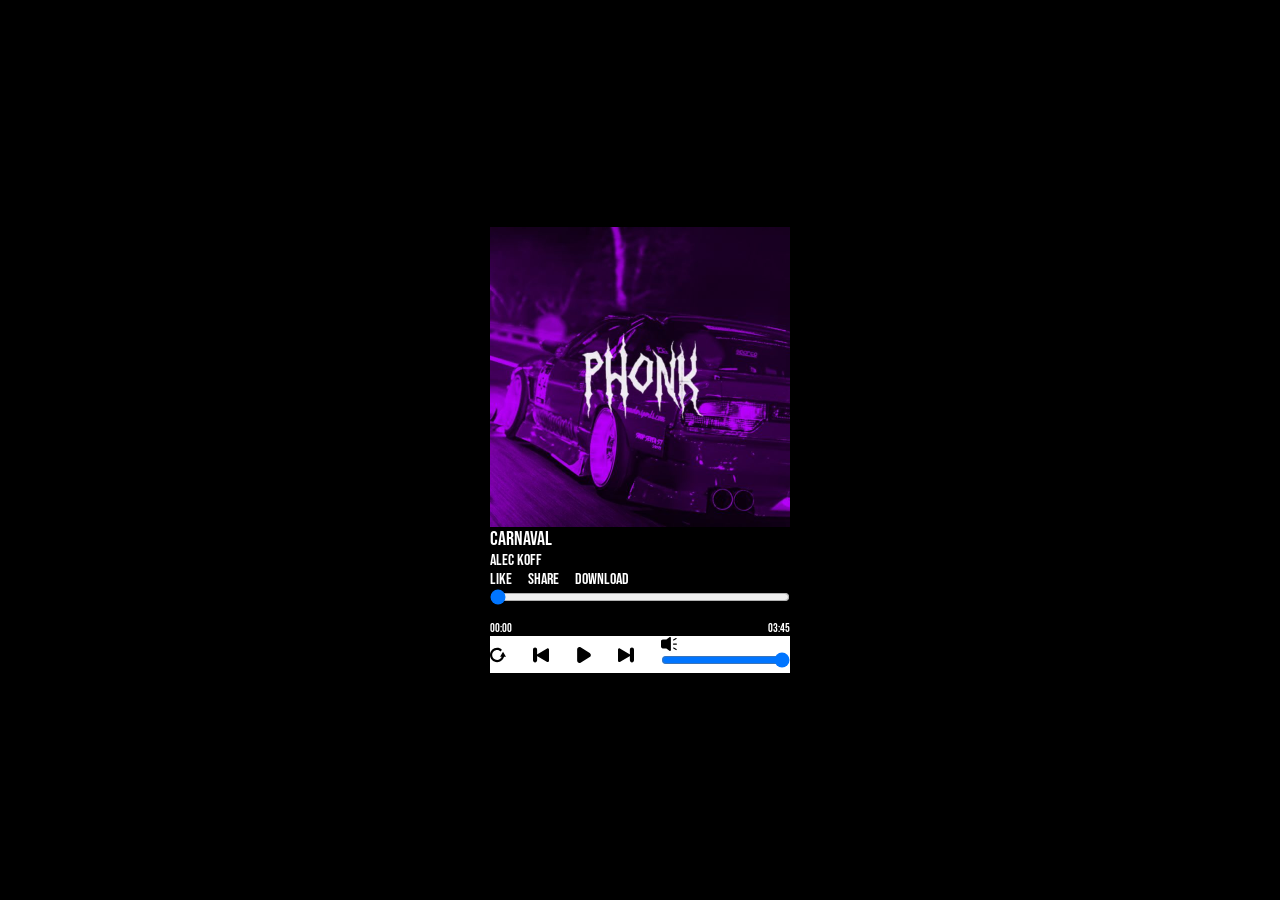
==== index.html @ 84f550c7 "feat: creat player and track switching logic" ====
<!DOCTYPE html>
<html lang="en">
<head>
    <meta charset="UTF-8">
    <meta name="viewport" content="width=device-width, initial-scale=1.0">
    <link rel="stylesheet" href="style.css">
    <link rel="icon" type="image/x-icon" href="./icons8-music-32.png">
    <title>Music Player</title>
</head>
<body>

    <div class="wrapper">
        <audio id="audio" src="./assets/music/alec_koff-carnaval.mp3"></audio>

        <div class="player">

            <div class="songs-img-container">
                <img src="./assets/songsImg/phonk.jpg" class="song-img" alt="Song Image">
            </div>

            <div class="song-info">
                <h1>Song Name</h1>
                <p>Artist Name</p>
            </div>

            <div class="action-bar">
                <div class="action-bar-item">
                    like
                </div>
                <div class="action-bar-item">
                    share
                </div>
                <div class="action-bar-item">
                    download
                </div>
            </div>

            <div class="song-progress">
                <input type="range" class="song-progress-bar" min="0" max="100" value="0" step="0.1">

                <div class="time-container">
                    <div class="song-progress-time">00:00</div>
                    <div class="song-progress-time-end">03:45</div>
                </div>
            </div>

            <div class="song-controls">

                <div class="song-control-repeat">
                    <img src="./assets/replay.svg" class="controls-icon" data-control="repeat" alt="Repeat">
                </div>

                <div class="song-control-prev">
                    <img src="./assets/previous-track.svg" class="controls-icon" data-control="prev" alt="Previous">
                </div>

                <div class="song-control-play-pause">
                    <img src="./assets/play.svg" class="controls-icon play" data-control="play" alt="Play">
                    <img src="./assets/pause.svg" class="controls-icon pause" data-control="pause" alt="Pause">
                </div>

                <div class="song-control-next">
                    <img src="./assets/next-track.svg" class="controls-icon" data-control="next" alt="Next">
                </div>

                <div class="song-control-volume">
                    <img src="./assets/speaker.svg" class="controls-icon" data-control="volume" alt="Volume">
                    <input type="range" class="volume-slider" min="0" max="1" step="0.01" value="1">
                </div>

            </div>
        </div>
    </div>

    <script src="./script.js"></script>
</body>
</html>
---- style.css ----
@import url("https://fonts.googleapis.com/css2?family=Bebas+Neue&family=Orbitron:wght@400&display=swap");
* {
  margin: 0;
  padding: 0;
  box-sizing: border-box;
}

body {
  background-color: #000;
  color: #fff;
  font-family: "Bebas Neue", sans-serif;
}

.wrapper {
  width: 100vw;
  height: 100vh;
  display: flex;
  justify-content: center;
  align-items: center;
  padding: 1rem;
}
.wrapper .player {
  width: 300px;
}
.wrapper .player .songs-img-container {
  width: 100%;
  height: 100%;
  display: flex;
  justify-content: center;
  align-items: center;
}
.wrapper .player .songs-img-container .song-img {
  width: 100%;
  height: 100%;
}
.wrapper .player .song-info {
  width: 100%;
  height: 100%;
  display: row;
  justify-content: center;
  align-items: center;
}
.wrapper .player .song-info h1 {
  font-size: 20px;
  font-weight: 400;
}
.wrapper .player .song-info p {
  font-size: 16px;
  font-weight: 400;
}
.wrapper .player .action-bar {
  width: 100%;
  height: 100%;
  display: flex;
  gap: 1rem;
}
.wrapper .player .song-progress {
  width: 100%;
  height: 100%;
  display: flex;
  flex-direction: column;
  gap: 1rem;
}
.wrapper .player .song-progress .song-progress-bar {
  width: 100%;
  height: 100%;
}
.wrapper .player .song-progress .time-container {
  width: 100%;
  height: 100%;
  display: flex;
  justify-content: space-between;
  align-items: center;
}
.wrapper .player .song-progress .time-container .song-progress-time {
  font-size: 12px;
  font-weight: 400;
}
.wrapper .player .song-progress .time-container .song-progress-time-end {
  font-size: 12px;
  font-weight: 400;
}
.wrapper .player .song-controls {
  width: 100%;
  height: 100%;
  display: flex;
  justify-content: space-between;
  align-items: center;
  gap: 1rem;
  background-color: #ffffff;
}
.wrapper .player .song-controls .controls-icon {
  width: 1rem;
  height: 1rem;
  display: flex;
  justify-content: center;
  align-items: center;
}
.wrapper .player .song-controls .pause {
  display: none;
}/*# sourceMappingURL=style.css.map */
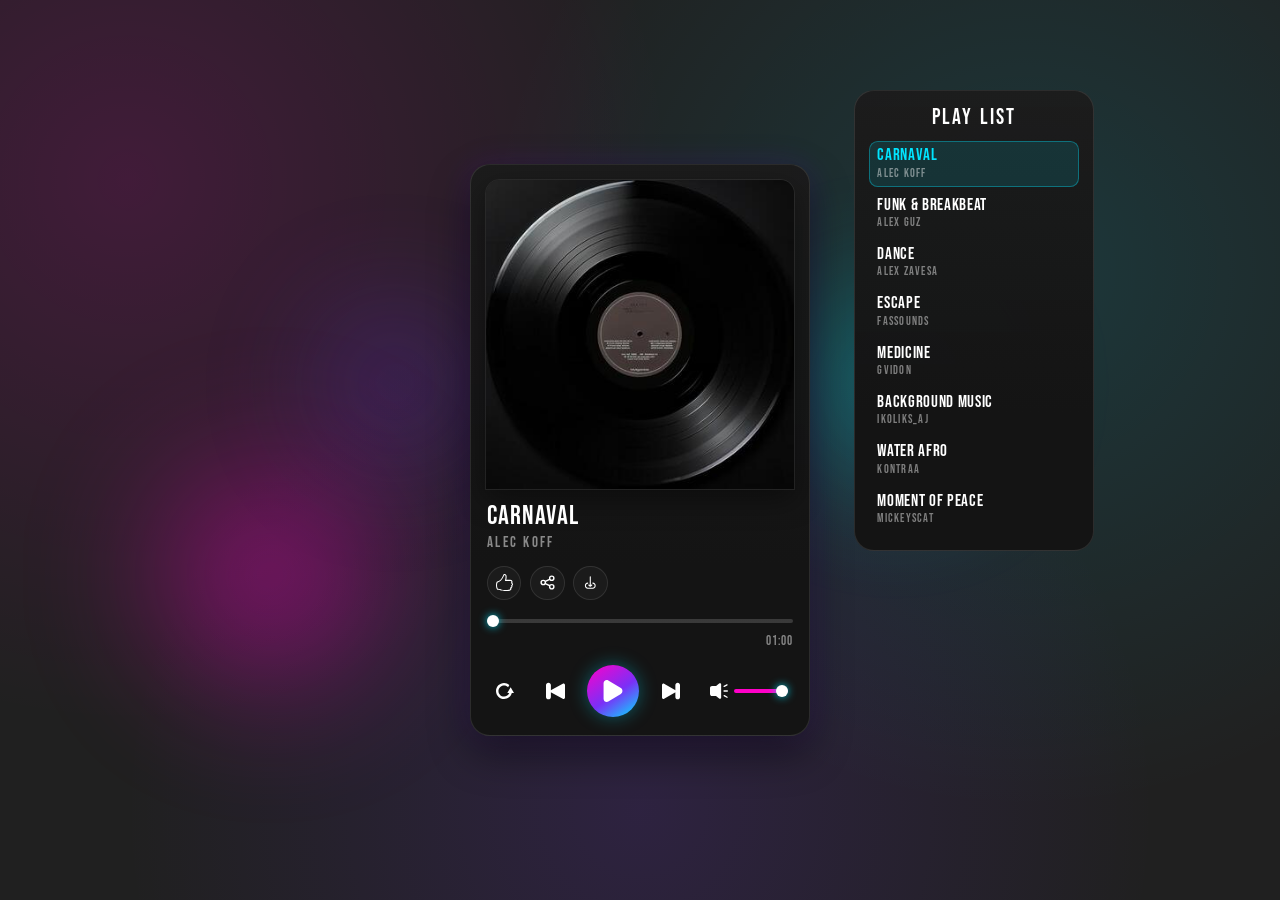
==== commit c1c8c33c: "complete music player: playlist, synced progress bar, 3D parallax effect" ====
--- a/index.html
+++ b/index.html
@@ -8,30 +8,40 @@
     <title>Music Player</title>
 </head>
 <body>
+    <div class="wrapper">
+        <div class="parallax-container">
+            <div class="parallax-glow glow-1"></div>
+            <div class="parallax-glow glow-2"></div>
+            <div class="parallax-glow glow-3"></div>
+        </div>
 
-    <div class="wrapper">
         <audio id="audio" src="./assets/music/alec_koff-carnaval.mp3"></audio>
+
+        <div class="play-list-container">
+            <h2>Play List</h2>
+            <ul class="play-list"></ul>
+        </div>
 
         <div class="player">
 
             <div class="songs-img-container">
-                <img src="./assets/songsImg/phonk.jpg" class="song-img" alt="Song Image">
+                <img src="./assets/songsImg/ai-generated-vintage.jpg" class="song-img" alt="Song Image">
             </div>
 
             <div class="song-info">
-                <h1>Song Name</h1>
-                <p>Artist Name</p>
+                <h1></h1>
+                <p></p>
             </div>
 
             <div class="action-bar">
-                <div class="action-bar-item">
-                    like
+                <div class="action-bar-item" data-control="like">
+                    <img src="./assets/like.svg" class="action-bar-icon" alt="Like">
                 </div>
-                <div class="action-bar-item">
-                    share
+                <div class="action-bar-item" data-control="share">
+                    <img src="./assets/share.svg" class="action-bar-icon" alt="Share">
                 </div>
-                <div class="action-bar-item">
-                    download
+                <div class="action-bar-item" data-control="download">
+                    <img src="./assets/download.svg" class="action-bar-icon" alt="Download">
                 </div>
             </div>
 
@@ -39,32 +49,32 @@
                 <input type="range" class="song-progress-bar" min="0" max="100" value="0" step="0.1">
 
                 <div class="time-container">
-                    <div class="song-progress-time">00:00</div>
-                    <div class="song-progress-time-end">03:45</div>
+                    <div class="song-progress-time"></div>
+                    <div class="song-progress-time-end"></div>
                 </div>
             </div>
 
             <div class="song-controls">
 
-                <div class="song-control-repeat">
-                    <img src="./assets/replay.svg" class="controls-icon" data-control="repeat" alt="Repeat">
+                <div class="song-control-repeat" data-control="repeat">
+                    <img src="./assets/replay.svg" class="controls-icon" alt="Repeat">
                 </div>
 
-                <div class="song-control-prev">
-                    <img src="./assets/previous-track.svg" class="controls-icon" data-control="prev" alt="Previous">
+                <div class="song-control-prev" data-control="prev">
+                    <img src="./assets/previous-track.svg" class="controls-icon" alt="Previous">
                 </div>
 
-                <div class="song-control-play-pause">
-                    <img src="./assets/play.svg" class="controls-icon play" data-control="play" alt="Play">
-                    <img src="./assets/pause.svg" class="controls-icon pause" data-control="pause" alt="Pause">
+                <div class="song-control-play-pause" data-control="play">
+                    <img src="./assets/play.svg" class="controls-icon play" alt="Play">
+                    <img src="./assets/pause.svg" class="controls-icon pause" alt="Pause">
                 </div>
 
-                <div class="song-control-next">
-                    <img src="./assets/next-track.svg" class="controls-icon" data-control="next" alt="Next">
+                <div class="song-control-next" data-control="next">
+                    <img src="./assets/next-track.svg" class="controls-icon" alt="Next">
                 </div>
 
-                <div class="song-control-volume">
-                    <img src="./assets/speaker.svg" class="controls-icon" data-control="volume" alt="Volume">
+                <div class="song-control-volume" data-control="volume">
+                    <img src="./assets/speaker.svg" class="controls-icon" alt="Volume">
                     <input type="range" class="volume-slider" min="0" max="1" step="0.01" value="1">
                 </div>
 
--- a/style.css
+++ b/style.css
@@ -1,4 +1,4 @@
-@import url("https://fonts.googleapis.com/css2?family=Bebas+Neue&family=Orbitron:wght@400&display=swap");
+@import url("https://fonts.googleapis.com/css2?family=Bebas+Neue&display=swap");
 * {
   margin: 0;
   padding: 0;
@@ -6,9 +6,11 @@
 }
 
 body {
-  background-color: #000;
+  font-family: "Bebas Neue", sans-serif;
+  background: radial-gradient(circle at 10% 20%, rgba(255, 0, 200, 0.15), transparent 40%), radial-gradient(circle at 80% 30%, rgba(0, 229, 255, 0.12), transparent 45%), radial-gradient(circle at 50% 90%, rgba(123, 47, 247, 0.15), transparent 50%), #202020;
+  background-attachment: fixed;
   color: #fff;
-  font-family: "Bebas Neue", sans-serif;
+  min-height: 100vh;
 }
 
 .wrapper {
@@ -19,83 +21,411 @@
   align-items: center;
   padding: 1rem;
 }
+.wrapper .parallax-container {
+  position: relative;
+  display: flex;
+  justify-content: center;
+  align-items: center;
+  transform: rotateX(var(--rotate-x)) rotateY(var(--rotate-y));
+  transform-style: preserve-3d;
+  transition: transform 1.5s cubic-bezier(0.05, 0.5, 0, 1);
+  will-change: transform;
+}
+.wrapper .parallax-container .parallax-glow {
+  position: absolute;
+  border-radius: 50%;
+  filter: blur(60px);
+  pointer-events: none;
+  z-index: -1;
+}
+.wrapper .parallax-container .glow-1 {
+  width: 300px;
+  height: 300px;
+  background: radial-gradient(circle, #ff00c8, transparent 80%);
+  top: -25px;
+  left: -350px;
+  transform: translateZ(-100px);
+  opacity: 0.5;
+}
+.wrapper .parallax-container .glow-2 {
+  width: 250px;
+  height: 250px;
+  background: radial-gradient(circle, #00e5ff, transparent 80%);
+  bottom: -60px;
+  left: 300px;
+  transform: translateZ(-50px);
+  opacity: 0.45;
+}
+.wrapper .parallax-container .glow-3 {
+  width: 200px;
+  height: 200px;
+  background: radial-gradient(circle, #7b2ff7, transparent 80%);
+  top: -167px;
+  left: -175px;
+  transform: translateZ(-150px);
+  opacity: 0.4;
+}
+.wrapper .play-list-container {
+  display: flex;
+  flex-direction: column;
+  justify-content: flex-start;
+  align-items: stretch;
+  gap: 0.7rem;
+  width: 240px;
+  position: fixed;
+  top: 10%;
+  right: calc((100vw - 340px) / 2 + 3.5rem - min(340px, 100%));
+  padding: 0.85rem 0.85rem 1.1rem;
+  background: linear-gradient(180deg, rgba(28, 28, 28, 0.96), #141414 70%);
+  border: 0.1rem solid rgba(255, 255, 255, 0.1);
+  border-radius: 1.25rem;
+}
+.wrapper .play-list-container h2 {
+  font-size: 1.35rem;
+  font-weight: 400;
+  letter-spacing: 0.1em;
+  text-align: center;
+}
+.wrapper .play-list-container .play-list {
+  list-style: none;
+  display: flex;
+  flex-direction: column;
+  gap: 0.2rem;
+  max-height: 68vh;
+  overflow-y: auto;
+}
+.wrapper .play-list-container .play-list .play-list-item {
+  display: flex;
+  flex-direction: column;
+  gap: 0.1rem;
+  padding: 0.4rem 0.55rem;
+  border-radius: 0.55rem;
+  cursor: pointer;
+  transition: background 0.2s, box-shadow 0.2s;
+}
+.wrapper .play-list-container .play-list .play-list-item .play-list-title {
+  display: flex;
+  align-items: center;
+  gap: 0.35rem;
+}
+.wrapper .play-list-container .play-list .play-list-item .play-list-name {
+  font-size: 1.05rem;
+  letter-spacing: 0.04em;
+  line-height: 1;
+}
+.wrapper .play-list-container .play-list .play-list-item .play-list-like {
+  width: 0.75rem;
+  height: 0.75rem;
+  flex-shrink: 0;
+  display: none;
+  background: #ff00c8;
+  -webkit-mask: url("./assets/like.svg") center/contain no-repeat;
+  mask: url("./assets/like.svg") center/contain no-repeat;
+}
+.wrapper .play-list-container .play-list .play-list-item .play-list-artist {
+  font-size: 0.78rem;
+  letter-spacing: 0.1em;
+  text-transform: uppercase;
+  color: rgba(255, 255, 255, 0.45);
+}
+.wrapper .play-list-container .play-list .play-list-item:hover {
+  background: rgba(255, 255, 255, 0.06);
+}
+.wrapper .play-list-container .play-list .play-list-item.is-active {
+  background: rgba(0, 229, 255, 0.12);
+  box-shadow: inset 0 0 0 1px rgba(0, 229, 255, 0.35);
+}
+.wrapper .play-list-container .play-list .play-list-item.is-active .play-list-name {
+  color: #00e5ff;
+}
+.wrapper .play-list-container .play-list .play-list-item.is-liked .play-list-like {
+  display: block;
+}
 .wrapper .player {
-  width: 300px;
+  z-index: 1;
+  width: min(340px, 100%);
+  padding: 0.85rem 0.85rem 1.1rem;
+  background: linear-gradient(180deg, rgba(28, 28, 28, 0.96), #141414 70%);
+  border: 0.1rem solid rgba(255, 255, 255, 0.1);
+  border-radius: 1.25rem;
+  box-shadow: 0 18px 40px rgba(0, 0, 0, 0.45), 0 0 32px rgba(123, 47, 247, 0.16);
+  display: flex;
+  flex-direction: column;
+  justify-content: center;
+  align-items: center;
+  gap: 0.85rem;
 }
 .wrapper .player .songs-img-container {
   width: 100%;
+  aspect-ratio: 1;
+  display: flex;
+  justify-content: center;
+  align-items: center;
+  border: 1px solid rgba(255, 255, 255, 0.06);
+  border-radius: 0.9rem 0.9rem 0 0;
+  overflow: hidden;
+  box-shadow: 0 10px 28px rgba(0, 0, 0, 0.4);
+}
+.wrapper .player .songs-img-container .song-img {
+  width: 100%;
   height: 100%;
-  display: flex;
-  justify-content: center;
-  align-items: center;
-}
-.wrapper .player .songs-img-container .song-img {
-  width: 100%;
-  height: 100%;
+  -o-object-fit: cover;
+     object-fit: cover;
 }
 .wrapper .player .song-info {
   width: 100%;
-  height: 100%;
-  display: row;
-  justify-content: center;
-  align-items: center;
+  display: flex;
+  flex-direction: column;
+  justify-content: center;
+  align-items: flex-start;
+  gap: 0.15rem;
+  padding: 0 0.15rem;
 }
 .wrapper .player .song-info h1 {
-  font-size: 20px;
+  font-size: 1.7rem;
   font-weight: 400;
+  letter-spacing: 0.04em;
+  line-height: 1;
+  cursor: pointer;
 }
 .wrapper .player .song-info p {
-  font-size: 16px;
+  font-size: 0.95rem;
   font-weight: 400;
+  letter-spacing: 0.16em;
+  text-transform: uppercase;
+  color: rgba(255, 255, 255, 0.5);
+  cursor: pointer;
 }
 .wrapper .player .action-bar {
   width: 100%;
-  height: 100%;
-  display: flex;
-  gap: 1rem;
+  display: flex;
+  align-items: center;
+  gap: 0.55rem;
+  padding: 0 0.15rem;
+}
+.wrapper .player .action-bar .action-bar-item {
+  width: 2.15rem;
+  height: 2.15rem;
+  display: flex;
+  justify-content: center;
+  align-items: center;
+  border-radius: 50%;
+  border: 1px solid rgba(255, 255, 255, 0.1);
+  background: rgba(255, 255, 255, 0.03);
+  cursor: pointer;
+  transition: background 0.2s, transform 0.2s, box-shadow 0.2s, border-color 0.2s;
+}
+.wrapper .player .action-bar .action-bar-item .action-bar-icon {
+  width: 1.05rem;
+  height: 1.05rem;
+  display: block;
+  filter: brightness(0) invert(1);
+  pointer-events: none;
+}
+.wrapper .player .action-bar .action-bar-item:hover {
+  transform: scale(1.06);
+  background: rgba(255, 255, 255, 0.08);
+}
+.wrapper .player .action-bar .action-bar-item[data-control=like]:hover {
+  border-color: rgba(255, 0, 200, 0.55);
+  box-shadow: 0 0 12px rgba(255, 0, 200, 0.35);
+}
+.wrapper .player .action-bar .action-bar-item.is-liked {
+  border-color: rgba(255, 0, 200, 0.75);
+  background: rgba(255, 0, 200, 0.18);
+  box-shadow: 0 0 14px rgba(255, 0, 200, 0.4);
+}
+.wrapper .player .action-bar .action-bar-item[data-control=share]:hover, .wrapper .player .action-bar .action-bar-item.is-copied {
+  border-color: rgba(0, 229, 255, 0.75);
+  box-shadow: 0 0 14px rgba(0, 229, 255, 0.4);
+}
+.wrapper .player .action-bar .action-bar-item[data-control=download]:hover {
+  border-color: rgba(123, 47, 247, 0.7);
+  box-shadow: 0 0 12px rgba(123, 47, 247, 0.4);
 }
 .wrapper .player .song-progress {
   width: 100%;
-  height: 100%;
-  display: flex;
-  flex-direction: column;
-  gap: 1rem;
+  display: flex;
+  flex-direction: column;
+  gap: 0.35rem;
+  padding: 0 0.15rem;
 }
 .wrapper .player .song-progress .song-progress-bar {
   width: 100%;
-  height: 100%;
+  height: 14px;
+  cursor: pointer;
+  --progress: 0%;
 }
 .wrapper .player .song-progress .time-container {
   width: 100%;
-  height: 100%;
   display: flex;
   justify-content: space-between;
   align-items: center;
 }
-.wrapper .player .song-progress .time-container .song-progress-time {
-  font-size: 12px;
+.wrapper .player .song-progress .time-container .song-progress-time,
+.wrapper .player .song-progress .time-container .song-progress-time-end {
+  font-size: 0.8rem;
   font-weight: 400;
-}
-.wrapper .player .song-progress .time-container .song-progress-time-end {
-  font-size: 12px;
-  font-weight: 400;
+  letter-spacing: 0.08em;
+  color: rgba(255, 255, 255, 0.48);
 }
 .wrapper .player .song-controls {
   width: 100%;
-  height: 100%;
   display: flex;
   justify-content: space-between;
   align-items: center;
-  gap: 1rem;
-  background-color: #ffffff;
+  gap: 0.25rem;
+  padding: 0.15rem 0.1rem 0;
+}
+.wrapper .player .song-controls > div {
+  display: flex;
+  justify-content: center;
+  align-items: center;
+  flex-shrink: 0;
+  width: 2.35rem;
+  height: 2.35rem;
+  border-radius: 50%;
+  cursor: pointer;
+  transition: background 0.2s, transform 0.2s, box-shadow 0.2s;
+}
+.wrapper .player .song-controls > div:hover {
+  background: rgba(255, 255, 255, 0.08);
+  transform: scale(1.06);
 }
 .wrapper .player .song-controls .controls-icon {
-  width: 1rem;
-  height: 1rem;
-  display: flex;
-  justify-content: center;
-  align-items: center;
-}
-.wrapper .player .song-controls .pause {
+  width: 1.15rem;
+  height: 1.15rem;
+  display: block;
+  filter: brightness(0) invert(1);
+  transition: filter 0.2s;
+}
+.wrapper .player .song-controls .song-control-play-pause {
+  width: 3.25rem;
+  height: 3.25rem;
+  background: linear-gradient(145deg, #ff00c8, #7b2ff7 55%, #00e5ff);
+  box-shadow: 0 0 18px rgba(0, 229, 255, 0.35);
+}
+.wrapper .player .song-controls .song-control-play-pause .controls-icon {
+  width: 1.35rem;
+  height: 1.35rem;
+}
+.wrapper .player .song-controls .song-control-play-pause .pause {
   display: none;
+}
+.wrapper .player .song-controls .song-control-play-pause:hover {
+  background: linear-gradient(145deg, #ff00c8, #7b2ff7 55%, #00e5ff);
+  box-shadow: 0 0 26px rgba(255, 0, 200, 0.5);
+  transform: scale(1.05);
+}
+.wrapper .player .song-controls .song-control-volume {
+  width: auto;
+  height: auto;
+  flex: 0 1 auto;
+  min-width: 0;
+  justify-content: flex-end;
+  gap: 0.35rem;
+  padding: 0.3rem 0.35rem 0.3rem 0.45rem;
+  border-radius: 999px;
+}
+.wrapper .player .song-controls .song-control-volume:hover {
+  transform: none;
+}
+.wrapper .player .song-controls .song-control-volume.is-muted .controls-icon {
+  filter: brightness(0) invert(0.45);
+}
+.wrapper .player .song-controls .song-control-volume .volume-slider {
+  width: 3.4rem;
+  max-width: 100%;
+  height: 14px;
+  --volume: 100%;
+}
+.wrapper .player.is-playing .songs-img-container {
+  box-shadow: 0 0 28px rgba(255, 0, 200, 0.28);
+}
+.wrapper .player.is-playing .song-control-play-pause {
+  box-shadow: 0 0 24px rgba(0, 229, 255, 0.55);
+}
+.wrapper .player input[type=range] {
+  -webkit-appearance: none;
+  -moz-appearance: none;
+       appearance: none;
+  background: transparent;
+  outline: none;
+}
+.wrapper .player input[type=range]::-webkit-slider-thumb {
+  -webkit-appearance: none;
+  appearance: none;
+  width: 12px;
+  height: 12px;
+  margin-top: -4px;
+  border-radius: 50%;
+  background: #fff;
+  box-shadow: 0 0 8px rgba(0, 229, 255, 0.85);
+  cursor: pointer;
+}
+.wrapper .player input[type=range]::-moz-range-track {
+  height: 4px;
+  border-radius: 999px;
+  background: rgba(255, 255, 255, 0.16);
+}
+.wrapper .player input[type=range]::-moz-range-progress {
+  height: 4px;
+  border-radius: 999px;
+  background: #00e5ff;
+}
+.wrapper .player input[type=range]::-moz-range-thumb {
+  width: 12px;
+  height: 12px;
+  border: none;
+  border-radius: 50%;
+  background: #fff;
+  box-shadow: 0 0 8px rgba(0, 229, 255, 0.85);
+  cursor: pointer;
+}
+.wrapper .player .song-progress-bar::-webkit-slider-runnable-track {
+  height: 4px;
+  border-radius: 999px;
+  background: linear-gradient(to right, #00e5ff var(--progress, 0%), rgba(255, 255, 255, 0.16) var(--progress, 0%));
+}
+.wrapper .player .volume-slider::-webkit-slider-runnable-track {
+  height: 4px;
+  border-radius: 999px;
+  background: linear-gradient(to right, #ff00c8 var(--volume, 100%), rgba(255, 255, 255, 0.16) var(--volume, 100%));
+}
+@media (max-width: 768px) {
+  .wrapper {
+    width: 100%;
+    height: 100vh;
+    height: 100dvh;
+    flex-direction: column;
+    justify-content: flex-start;
+    align-items: stretch;
+    gap: 0.75rem;
+    padding: 0.75rem;
+    overflow: hidden;
+  }
+  .wrapper .player {
+    order: 1;
+    width: 100%;
+    flex-shrink: 0;
+  }
+  .wrapper .player .songs-img-container {
+    width: min(240px, 62vw);
+    border-radius: 0.9rem;
+  }
+  .wrapper .play-list-container {
+    position: static;
+    order: 2;
+    width: 100%;
+    top: auto;
+    right: auto;
+    flex: 1;
+    min-height: 0;
+  }
+  .wrapper .play-list-container .play-list {
+    flex: 1;
+    min-height: 0;
+    max-height: none;
+    overflow-y: auto;
+  }
 }/*# sourceMappingURL=style.css.map */
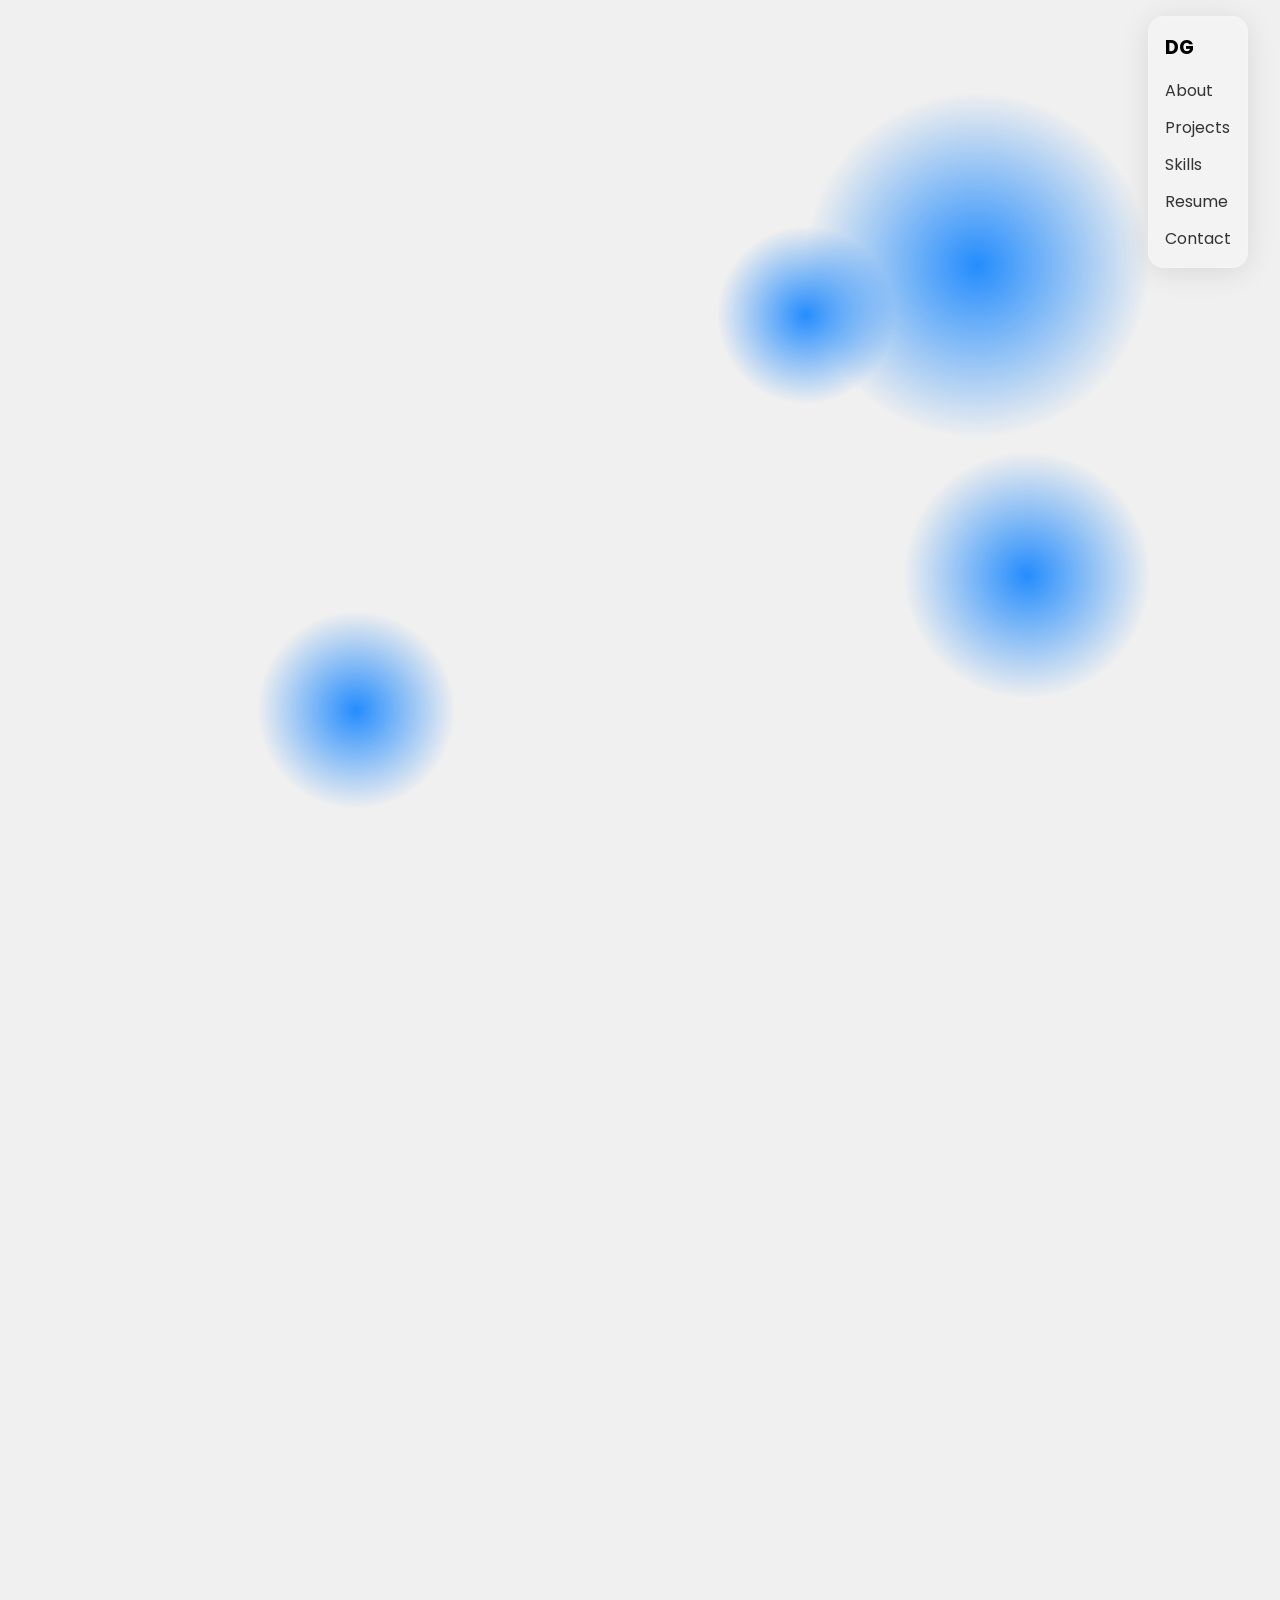
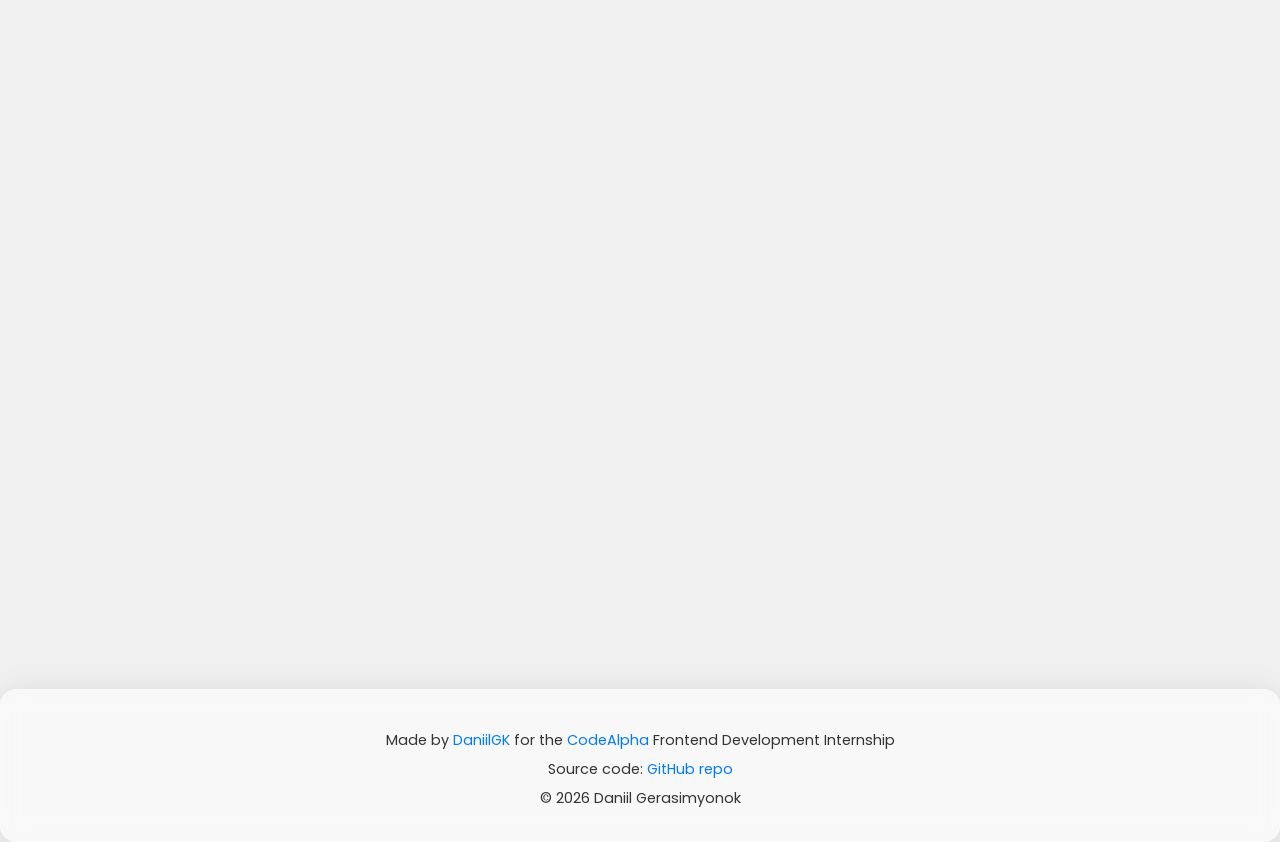
==== commit 27950b52: "feat: add project preview GIFs, update CV skills and experience" ====
--- a/index.html
+++ b/index.html
@@ -3,85 +3,322 @@
 <head>
     <meta charset="UTF-8">
     <meta name="viewport" content="width=device-width, initial-scale=1.0">
-    <link rel="stylesheet" href="style.css">
-    <link rel="icon" type="image/x-icon" href="./icons8-music-32.png">
-    <title>Music Player</title>
+    <link rel="preconnect" href="https://fonts.googleapis.com">
+    <link rel="preconnect" href="https://fonts.gstatic.com" crossorigin>
+    <link href="https://fonts.googleapis.com/css2?family=Poppins:wght@400;500;600;700&display=swap" rel="stylesheet">
+    <link rel="stylesheet" href="./style.css">
+    <link rel="icon" type="image/x-icon" href="./assets/resume-blue.svg">
+    <title>Daniil Gerasimyonok - Portfolio</title>
 </head>
 <body>
+    <div class="global-parallax-bg">
+        <div class="parallax-shape" data-speed="15"></div>
+        <div class="parallax-shape" data-speed="30"></div>
+        <div class="parallax-shape" data-speed="50"></div>
+        <div class="parallax-shape" data-speed="25"></div>
+    </div>
+
     <div class="wrapper">
-        <div class="parallax-container">
-            <div class="parallax-glow glow-1"></div>
-            <div class="parallax-glow glow-2"></div>
-            <div class="parallax-glow glow-3"></div>
-        </div>
-
-        <audio id="audio" src="./assets/music/alec_koff-carnaval.mp3"></audio>
-
-        <div class="play-list-container">
-            <h2>Play List</h2>
-            <ul class="play-list"></ul>
-        </div>
-
-        <div class="player">
-
-            <div class="songs-img-container">
-                <img src="./assets/songsImg/ai-generated-vintage.jpg" class="song-img" alt="Song Image">
+
+        <nav class="navbar">
+            <div class="nav-container">
+                <a href="#about" class="logo">DG</a>
+                <ul class="nav-links">
+                    <li><a href="#about">About</a></li>
+                    <li><a href="#projects">Projects</a></li>
+                    <li><a href="#skills">Skills</a></li>
+                    <li><a href="#resume">Resume</a></li>
+                    <li><a href="#contact">Contact</a></li>
+                </ul>
             </div>
-
-            <div class="song-info">
-                <h1></h1>
-                <p></p>
+        </nav>
+
+        <main class="main">
+            <div class="main-container">
+
+                <section id="about" class="about animate-section">
+                    <div class="scroll-parallax-bg" data-scroll-speed="0.2"></div>
+
+                    <div class="about-content">
+                        <img src="./assets/avatar.jpg" alt="Daniil Gerasimyonok" class="about-avatar">
+                        <div class="about-text">
+                            <h1>Daniil Gerasimyonok</h1>
+                            <p class="about-title">Junior Frontend Developer</p>
+                                <p class="about-bio">
+                                    I'm a frontend developer building clean, responsive web interfaces with JavaScript, HTML, CSS, and Sass,
+                                    with a working understanding of Node.js. I'm currently taking on freelance frontend work alongside
+                                    building personal projects — including an image gallery with a custom lightbox and a calculator using
+                                    the Shunting-yard algorithm for correct operator precedence — and I'm comfortable working with AI tools
+                                    as part of my workflow. I'm looking for a trainee or junior role where I can keep growing and take on
+                                    more responsibility.
+                                </p>
+                            <div class="about-links">
+                                <a href="https://github.com/DaniilGK" target="_blank" class="about-link">
+                                    <svg class="link-icon" fill="#181717" aria-hidden="true"><use href="./assets/icons.svg#github"></use></svg>
+                                    <span>GitHub</span>
+                                </a>
+                                <a href="https://www.linkedin.com/in/daniilgk/" target="_blank" class="about-link">
+                                    <svg class="link-icon" fill="#0076b2" aria-hidden="true"><use href="./assets/icons.svg#linkedin"></use></svg>
+                                    <span>LinkedIn</span>
+                                </a>
+                                <a href="https://leetcode.com/u/daniilgk/" target="_blank" class="about-link">
+                                    <svg class="link-icon" fill="#FFA116" aria-hidden="true"><use href="./assets/icons.svg#leetcode"></use></svg>
+                                    <span>LeetCode</span>
+                                </a>
+                            </div>
+                        </div>
+                    </div>
+                </section>
+
+                <section id="projects" class="projects animate-section slide-left">
+                    <div class="scroll-parallax-bg" data-scroll-speed="0.2"></div>
+
+                    <h2 class="section-title">Projects</h2>
+                
+                    <div class="slider">
+                        <button class="slider-btn slider-prev" aria-label="Previous project">&#10094;</button>
+                        
+                        <div class="slider-track">
+                            <article class="project-card">
+                                <div class="project-image-container">
+                                    <img src="./assets/gif/music_player.gif" alt="Music Player preview" class="project-image" loading="lazy">
+                                </div>
+                                <div class="project-info">
+                                    <h3>Music Player</h3>
+                                    <p>A music player with a playlist, a progress bar synced to playback, and a 3D mouse-parallax background.</p>
+                                    <div class="project-tags">
+                                        <div class="project-icons">
+                                            <svg class="project-icon" fill="#E34F26" aria-hidden="true"><use href="./assets/icons.svg#html5"></use></svg>
+                                        </div>
+                                        <div class="project-icons">
+                                            <svg class="project-icon" fill="#CC6699" aria-hidden="true"><use href="./assets/icons.svg#sass"></use></svg>
+                                        </div>
+                                        <div class="project-icons">
+                                            <svg class="project-icon" fill="#F7DF1E" aria-hidden="true"><use href="./assets/icons.svg#javascript"></use></svg>
+                                        </div>
+                                    </div>
+                                    <div class="project-links">
+                                        <a href="https://daniilgk.github.io/CodeAlpha_MusicPlayer/" target="_blank">Live Demo</a>
+                                        <a href="https://github.com/DaniilGK/CodeAlpha_MusicPlayer" target="_blank">Source Code</a>
+                                    </div>
+                                </div>
+                            </article>
+                            
+                            <article class="project-card">
+                                <div class="project-image-container">
+                                    <img src="./assets/gif/gallery.gif" alt="Image Gallery preview" class="project-image" loading="lazy">
+                                </div>
+                                <div class="project-info">
+                                    <h3>Image Gallery</h3>
+                                    <p>A responsive image gallery with category filtering, a lightbox, and smooth transitions.</p>
+                                    <div class="project-tags">
+                                        <div class="project-icons">
+                                            <svg class="project-icon" fill="#E34F26" aria-hidden="true"><use href="./assets/icons.svg#html5"></use></svg>
+                                        </div>
+                                        <div class="project-icons">
+                                            <svg class="project-icon" fill="#663399" aria-hidden="true"><use href="./assets/icons.svg#css"></use></svg>
+                                        </div>
+                                        <div class="project-icons">
+                                            <svg class="project-icon" fill="#F7DF1E" aria-hidden="true"><use href="./assets/icons.svg#javascript"></use></svg>
+                                        </div>
+                                    </div>
+                                    <div class="project-links">
+                                        <a href="https://daniilgk.github.io/CodeAlpha_ImageGallery/" target="_blank">Live Demo</a>
+                                        <a href="https://github.com/DaniilGK/CodeAlpha_ImageGallery" target="_blank">Source Code</a>
+                                    </div>
+                                </div>
+                            </article>
+                
+                            <article class="project-card">
+                                <div class="project-image-container">
+                                    <img src="./assets/gif/calculator.gif" alt="Calculator preview" class="project-image" loading="lazy">
+                                </div>
+                                <div class="project-info">
+                                    <h3>Calculator</h3>
+                                    <p>A calculator with operator precedence, parentheses, a live preview, and calculation history.</p>
+                                    <div class="project-tags">
+                                        <div class="project-icons">
+                                            <svg class="project-icon" fill="#E34F26" aria-hidden="true"><use href="./assets/icons.svg#html5"></use></svg>
+                                        </div>
+                                        <div class="project-icons">
+                                            <svg class="project-icon" fill="#663399" aria-hidden="true"><use href="./assets/icons.svg#css"></use></svg>
+                                        </div>
+                                        <div class="project-icons">
+                                            <svg class="project-icon" fill="#F7DF1E" aria-hidden="true"><use href="./assets/icons.svg#javascript"></use></svg>
+                                        </div>
+                                    </div>
+                                    <div class="project-links">
+                                        <a href="https://daniilgk.github.io/CodeAlpha_Calculator/" target="_blank">Live Demo</a>
+                                        <a href="https://github.com/DaniilGK/CodeAlpha_Calculator" target="_blank">Source Code</a>
+                                    </div>
+                                </div>
+                            </article>
+
+                            <article class="project-card">
+                                <div class="project-image-container">
+                                    <img src="./assets/gif/keyboard.gif" alt="Virtual Keyboard preview" class="project-image" loading="lazy">
+                                </div>
+                                <div class="project-info">
+                                    <h3>Virtual Keyboard</h3>
+                                    <p>An on-screen keyboard with EN/RU layouts, Shift and Caps Lock, synced with the physical keyboard.</p>
+                                    <div class="project-tags">
+                                        <div class="project-icons">
+                                            <svg class="project-icon" fill="#E34F26" aria-hidden="true"><use href="./assets/icons.svg#html5"></use></svg>
+                                        </div>
+                                        <div class="project-icons">
+                                            <svg class="project-icon" fill="#CC6699" aria-hidden="true"><use href="./assets/icons.svg#sass"></use></svg>
+                                        </div>
+                                        <div class="project-icons">
+                                            <svg class="project-icon" fill="#F7DF1E" aria-hidden="true"><use href="./assets/icons.svg#javascript"></use></svg>
+                                        </div>
+                                    </div>
+                                    <div class="project-links">
+                                        <a href="https://daniilgk.github.io/keyboard/" target="_blank">Live Demo</a>
+                                        <a href="https://github.com/DaniilGK/keyboard/tree/keyboard" target="_blank">Source Code</a>
+                                    </div>
+                                </div>
+                            </article>
+                            
+                        </div>
+                
+                        <button class="slider-btn slider-next" aria-label="Next project">&#10095;</button>
+                    </div>
+                </section>
+
+                <section id="skills" class="skills animate-section slide-right">
+                    <div class="scroll-parallax-bg" data-scroll-speed="0.12"></div>
+                    <h2 class="section-title">Skills</h2>
+                
+                    <div class="skills-grid">
+                        <div class="skill-item">
+                            <svg class="skill-icon" fill="#E34F26" aria-hidden="true"><use href="./assets/icons.svg#html5"></use></svg>
+                            <span>HTML5</span>
+                        </div>
+                        <div class="skill-item">
+                            <svg class="skill-icon" fill="#663399" aria-hidden="true"><use href="./assets/icons.svg#css"></use></svg>
+                            <span>CSS3</span>
+                        </div>
+                        <div class="skill-item">
+                            <svg class="skill-icon" fill="#CC6699" aria-hidden="true"><use href="./assets/icons.svg#sass"></use></svg>
+                            <span>Sass</span>
+                        </div>
+                        <div class="skill-item">
+                            <svg class="skill-icon" fill="#F7DF1E" aria-hidden="true"><use href="./assets/icons.svg#javascript"></use></svg>
+                            <span>JavaScript</span>
+                        </div>
+                        <div class="skill-item">
+                            <svg class="skill-icon" fill="#F03C2E" aria-hidden="true"><use href="./assets/icons.svg#git"></use></svg>
+                            <span>Git</span>
+                        </div>
+                        <div class="skill-item">
+                            <svg class="skill-icon" fill="#181717" aria-hidden="true"><use href="./assets/icons.svg#github"></use></svg>
+                            <span>GitHub</span>
+                        </div>
+                        <div class="skill-item">
+                            <svg class="skill-icon" fill="#D97757" aria-hidden="true"><use href="./assets/icons.svg#claude"></use></svg>
+                            <span>Claude</span>
+                        </div>
+                        <div class="skill-item">
+                            <svg class="skill-icon" fill="#5FA04E" aria-hidden="true"><use href="./assets/icons.svg#nodejs"></use></svg>
+                            <span>Node.js</span>
+                        </div>
+                        <div class="skill-item">
+                            <svg class="skill-icon" fill="#F24E1E" aria-hidden="true"><use href="./assets/icons.svg#figma"></use></svg>
+                            <span>Figma</span>
+                        </div>
+                    </div>
+                </section>
+
+                <section id="resume" class="resume animate-section">
+                    <h2 class="section-title">Resume</h2>
+                
+                    <a href="./CV_and_Cover_Daniil_Gerasimyonok.pdf" download class="resume-download">
+                        Download CV/Cover
+                    </a>
+                
+                    <div class="resume-columns">
+                
+                        <div class="resume-column">
+                            <h3>Education</h3>
+                
+                            <div class="resume-item">
+                                <span class="resume-date">Mar 2026</span>
+                                <h4>Algorithmic Practice</h4>
+                                <p>LeetCode, Leipzig</p>
+                                <p>Solved problems covering arrays, two-pointer techniques, linked lists, sliding window, dynamic programming, and binary search.</p>
+                            </div>
+                
+                            <div class="resume-item">
+                                <span class="resume-date">Jan 2024 — Jan 2025</span>
+                                <h4>Web Development</h4>
+                                <p>Codecademy, Leipzig</p>
+                                <p>JavaScript, HTML/SCSS, DOM manipulation, version control.</p>
+                            </div>
+                
+                            <div class="resume-item">
+                                <span class="resume-date">Jan 2021 — Dec 2022</span>
+                                <h4>Frontend Developer Course</h4>
+                                <p>Rolling Scopes School, Minsk</p>
+                                <p>JavaScript, responsive layouts, REST API integration, DOM manipulation, Git/GitHub, algorithmic problem-solving.</p>
+                            </div>
+                
+                            <div class="resume-item">
+                                <span class="resume-date">2021 — 2022</span>
+                                <h4>Algorithmic Thinking Practice</h4>
+                                <p>Codewars, Minsk</p>
+                                <p>JavaScript coding challenges, algorithms, data structures.</p>
+                            </div>
+                
+                            <div class="resume-item">
+                                <span class="resume-date">Jan 2020 — Apr 2020</span>
+                                <h4>Markup / HTML / CSS</h4>
+                                <p>HTML Academy, Minsk</p>
+                                <p>HTML5, CSS3 (Flexbox, Grid), semantic markup, responsive layouts.</p>
+                            </div>
+                
+                            <div class="resume-item">
+                                <span class="resume-date">2020</span>
+                                <h4>Modern JavaScript</h4>
+                                <p>LearnJS, Minsk</p>
+                                <p>JavaScript fundamentals to OOP: variables, functions, closures, prototypes, ES6+ syntax.</p>
+                            </div>
+                        </div>
+                    </div>
+                </section>
+
+                <section id="contact" class="contact animate-section slide-right">
+                    <div class="scroll-parallax-bg" data-scroll-speed="0.12"></div>
+                    <h2 class="section-title">Contact</h2>
+                
+                    <p class="contact-intro">Open to trainee/junior frontend opportunities — remote across Germany or on-site in Leipzig or Berlin.</p>
+                
+                    <div class="contact-links">
+                        <a href="mailto:your.email@example.com" class="contact-link">
+                            <svg class="link-icon" fill="#EA4335" aria-hidden="true"><use href="./assets/icons.svg#gmail"></use></svg>
+                            <span>Email</span>
+                        </a>
+                        <a href="https://github.com/DaniilGK" target="_blank" class="contact-link">
+                            <svg class="link-icon" fill="#181717" aria-hidden="true"><use href="./assets/icons.svg#github"></use></svg>
+                            <span>GitHub</span>
+                        </a>
+                        <a href="https://www.linkedin.com/in/daniilgk/" target="_blank" class="contact-link">
+                            <svg class="link-icon" fill="#0076b2" aria-hidden="true"><use href="./assets/icons.svg#linkedin"></use></svg>
+                            <span>LinkedIn</span>
+                        </a>
+                    </div>
+                </section>
             </div>
-
-            <div class="action-bar">
-                <div class="action-bar-item" data-control="like">
-                    <img src="./assets/like.svg" class="action-bar-icon" alt="Like">
-                </div>
-                <div class="action-bar-item" data-control="share">
-                    <img src="./assets/share.svg" class="action-bar-icon" alt="Share">
-                </div>
-                <div class="action-bar-item" data-control="download">
-                    <img src="./assets/download.svg" class="action-bar-icon" alt="Download">
-                </div>
+        </main>
+
+        <footer class="footer">
+            <div class="footer-container">
+                <p>Made by <a href="https://github.com/DaniilGK" target="_blank">DaniilGK</a> for the <a href="https://www.codealpha.tech" target="_blank">CodeAlpha</a> Frontend Development Internship</p>
+                <p>Source code: <a href="https://github.com/DaniilGK/CodeAlpha_Calculator" target="_blank">GitHub repo</a></p>
+                <p>&copy; 2026 Daniil Gerasimyonok</p>
             </div>
-
-            <div class="song-progress">
-                <input type="range" class="song-progress-bar" min="0" max="100" value="0" step="0.1">
-
-                <div class="time-container">
-                    <div class="song-progress-time"></div>
-                    <div class="song-progress-time-end"></div>
-                </div>
-            </div>
-
-            <div class="song-controls">
-
-                <div class="song-control-repeat" data-control="repeat">
-                    <img src="./assets/replay.svg" class="controls-icon" alt="Repeat">
-                </div>
-
-                <div class="song-control-prev" data-control="prev">
-                    <img src="./assets/previous-track.svg" class="controls-icon" alt="Previous">
-                </div>
-
-                <div class="song-control-play-pause" data-control="play">
-                    <img src="./assets/play.svg" class="controls-icon play" alt="Play">
-                    <img src="./assets/pause.svg" class="controls-icon pause" alt="Pause">
-                </div>
-
-                <div class="song-control-next" data-control="next">
-                    <img src="./assets/next-track.svg" class="controls-icon" alt="Next">
-                </div>
-
-                <div class="song-control-volume" data-control="volume">
-                    <img src="./assets/speaker.svg" class="controls-icon" alt="Volume">
-                    <input type="range" class="volume-slider" min="0" max="1" step="0.01" value="1">
-                </div>
-
-            </div>
-        </div>
+        </footer>
+
     </div>
-
     <script src="./script.js"></script>
 </body>
 </html>
--- a/style.css
+++ b/style.css
@@ -1,431 +1,681 @@
-@import url("https://fonts.googleapis.com/css2?family=Bebas+Neue&display=swap");
 * {
   margin: 0;
   padding: 0;
   box-sizing: border-box;
 }
 
+html {
+  overflow-x: clip;
+  scroll-behavior: smooth;
+}
+
 body {
-  font-family: "Bebas Neue", sans-serif;
-  background: radial-gradient(circle at 10% 20%, rgba(255, 0, 200, 0.15), transparent 40%), radial-gradient(circle at 80% 30%, rgba(0, 229, 255, 0.12), transparent 45%), radial-gradient(circle at 50% 90%, rgba(123, 47, 247, 0.15), transparent 50%), #202020;
-  background-attachment: fixed;
+  font-family: "Poppins", sans-serif;
+  color: #333;
+  background-color: #f0f0f0;
+}
+
+.wrapper {
+  width: 100%;
+  margin: 0 auto;
+  display: flex;
+  flex-direction: column;
+}
+
+.navbar {
+  position: fixed;
+  top: 1rem;
+  right: 2rem;
+  padding: 1rem;
+  overflow: hidden;
+  z-index: 100;
+  background: rgba(255, 255, 255, 0.19);
+  border-radius: 16px;
+  box-shadow: 0 4px 30px rgba(0, 0, 0, 0.1);
+  backdrop-filter: blur(3.2px);
+  -webkit-backdrop-filter: blur(3.2px);
+  border: 1px solid rgba(255, 255, 255, 0.24);
+}
+
+.nav-container {
+  display: flex;
+  flex-direction: column;
+  gap: 1rem;
+}
+.nav-container .logo {
+  font-weight: 700;
+  font-size: 1.2rem;
+  color: #000;
+  text-decoration: none;
+}
+
+.nav-links {
+  display: flex;
+  flex-direction: column;
+  gap: 0.75rem;
+  list-style: none;
+}
+.nav-links a {
+  text-decoration: none;
+  color: #333;
+  transition: color 0.2s ease;
+}
+.nav-links a:hover, .nav-links a.active {
+  color: #007bff;
+}
+.nav-links a.active {
+  font-weight: 600;
+}
+
+.main {
+  flex: 1;
+  min-width: 0;
+  padding-top: 2rem;
+  overflow-x: clip;
+}
+
+.main-container {
+  min-width: 0;
+  max-width: 100%;
+  margin: 0 auto;
+}
+
+section {
+  position: relative;
+  min-height: 70vh;
+  padding: 4rem 2rem;
+  scroll-margin-top: 2rem;
+}
+
+.animate-section {
+  opacity: 0;
+  transition: opacity 0.6s ease, transform 0.6s ease;
+}
+.animate-section.slide-left {
+  transform: translateX(-25%);
+}
+.animate-section.slide-right {
+  transform: translateX(25%);
+}
+.animate-section.visible {
+  opacity: 1;
+  transform: translateX(0);
+}
+
+.section-title {
+  position: relative;
+  z-index: 1;
+  font-size: clamp(1.8rem, 4vw, 2.4rem);
+  font-weight: 600;
+  letter-spacing: -0.03em;
+  margin-bottom: 2.5rem;
+  text-align: center;
+}
+.section-title::after {
+  content: "";
+  display: block;
+  width: 3rem;
+  height: 3px;
+  margin: 0.8rem auto 0;
+  border-radius: 999px;
+  background-color: #007bff;
+}
+
+.about {
+  display: flex;
+  align-items: center;
+  min-height: 90vh;
+}
+.about .scroll-parallax-bg {
+  background: linear-gradient(#6ad0ff, #d9fcf6, rgba(55, 172, 255, 0.2196078431) 70%);
+}
+
+.about-content {
+  width: 100%;
+  position: relative;
+  z-index: 1;
+  display: flex;
+  align-items: center;
+  gap: 3rem;
+  flex-wrap: wrap;
+}
+
+.about-avatar {
+  width: 220px;
+  height: 220px;
+  border-radius: 50%;
+  -o-object-fit: cover;
+     object-fit: cover;
+  box-shadow: 0 4px 30px rgba(0, 0, 0, 0.1);
+}
+
+.about-text {
+  flex: 1;
+  min-width: 280px;
+}
+.about-text h1 {
+  font-size: 2.5rem;
+  margin-bottom: 0.5rem;
+}
+.about-text .about-title {
+  font-size: 1.2rem;
+  color: #007bff;
+  font-weight: 600;
+  margin-bottom: 1rem;
+}
+.about-text .about-bio {
+  font-size: 1rem;
+  line-height: 1.6;
+  margin-bottom: 1.5rem;
+  max-width: 650px;
+}
+
+.about-links {
+  display: flex;
+  gap: 1rem;
+  flex-wrap: wrap;
+}
+.about-links .about-link {
+  background: rgba(255, 255, 255, 0.62);
+  border-radius: 999px;
+  box-shadow: 0 4px 30px rgba(0, 0, 0, 0.1);
+  backdrop-filter: blur(10px);
+  -webkit-backdrop-filter: blur(10px);
+  border: 1px solid rgba(255, 255, 255, 0.24);
+  display: flex;
+  align-items: center;
+  gap: 0.5rem;
+  text-decoration: none;
+  color: #000;
+  font-weight: 600;
+  padding: 0.8rem 1.5rem;
+  transition: transform 0.2s ease, border-color 0.2s ease, color 0.2s ease;
+}
+.about-links .about-link:hover {
+  transform: translateY(-3px);
+  border-color: rgba(0, 123, 255, 0.35);
+  color: #007bff;
+}
+
+.link-icon {
+  width: 20px;
+  height: 20px;
+  flex-shrink: 0;
+}
+
+.projects {
+  padding-top: 2rem;
+}
+.projects .scroll-parallax-bg {
+  background: linear-gradient(#78cdf4, #d9fcf6, rgba(55, 172, 255, 0.2196078431) 70%);
+}
+
+.slider {
+  position: relative;
+  z-index: 1;
+  min-width: 0;
+  max-width: 100%;
+  display: flex;
+  align-items: center;
+  gap: 0.5rem;
+}
+
+.slider-track {
+  --card-width: clamp(260px, 60vw, 340px);
+  min-width: 0;
+  display: flex;
+  align-items: stretch;
+  gap: 1.5rem;
+  overflow-x: auto;
+  scroll-snap-type: x mandatory;
+  overscroll-behavior-x: contain;
+  padding: 1.5rem calc(50% - var(--card-width) / 2);
+  flex: 1;
+}
+@media (pointer: coarse), (max-width: 768px) {
+  .slider-track {
+    scroll-snap-type: none;
+  }
+}
+.slider-track {
+  scrollbar-width: none;
+}
+.slider-track::-webkit-scrollbar {
+  display: none;
+}
+
+.project-card {
+  flex: 0 0 var(--card-width);
+  width: var(--card-width);
+  display: flex;
+  flex-direction: column;
+  scroll-snap-align: center;
+  scroll-snap-stop: always;
+  transform: scale(0.92);
+  transition: transform 0.3s ease, box-shadow 0.2s ease;
+  background: rgba(255, 255, 255, 0.94);
+  border-radius: 1rem;
+  box-shadow: 0 4px 30px rgba(0, 0, 0, 0.1);
+  backdrop-filter: blur(12px);
+  -webkit-backdrop-filter: blur(12px);
+  border: 1px solid rgba(255, 255, 255, 0.24);
+  overflow: hidden;
+}
+.project-card.active {
+  transform: scale(1);
+  box-shadow: 0 8px 24px rgba(0, 0, 0, 0.1);
+}
+.project-card:nth-child(4) img {
+  -o-object-fit: cover;
+     object-fit: cover;
+  transform: scale(1);
+}
+
+.project-image-container {
+  width: 100%;
+  height: 100%;
+  background: radial-gradient(circle at 20% 15%, rgba(255, 255, 255, 0.75), transparent 42%), linear-gradient(145deg, rgba(0, 123, 255, 0.28), rgba(0, 123, 255, 0.72));
+  overflow: hidden;
+}
+
+.project-image {
+  width: 100%;
+  aspect-ratio: 16/9;
+  -o-object-fit: cover;
+  object-fit: contain;
+  transform: scale(1.7);
+  transform-origin: top center;
+  display: block;
+}
+
+.project-info {
+  display: flex;
+  flex-direction: column;
+  flex: 1;
+  padding: 1.5rem;
+}
+.project-info h3 {
+  margin-bottom: 0.5rem;
+}
+.project-info p {
+  font-size: 0.95rem;
+  line-height: 1.5;
+  margin-bottom: 1rem;
+  color: #333;
+}
+
+.project-tags {
+  display: flex;
+  gap: 0.5rem;
+  flex-wrap: wrap;
+  margin-bottom: 1.2rem;
+}
+.project-tags .project-icons {
+  display: flex;
+  align-items: center;
+  justify-content: center;
+  gap: 0.5rem;
+}
+.project-tags .project-icons .project-icon {
+  width: 1.5rem;
+  height: 1.5rem;
+}
+
+.project-links {
+  display: flex;
+  gap: 1rem;
+  margin-top: auto;
+}
+.project-links a {
+  text-decoration: none;
+  color: #007bff;
+  font-weight: 600;
+  font-size: 0.9rem;
+}
+.project-links a:hover {
+  text-decoration: underline;
+}
+
+.slider-btn {
+  background: rgba(255, 255, 255, 0.62);
+  border-radius: 50%;
+  box-shadow: 0 4px 30px rgba(0, 0, 0, 0.1);
+  backdrop-filter: blur(8px);
+  -webkit-backdrop-filter: blur(8px);
+  border: 1px solid rgba(255, 255, 255, 0.24);
+  flex-shrink: 0;
+  width: 2.75rem;
+  height: 2.75rem;
+  padding: 0;
+  display: grid;
+  place-items: center;
+  color: #000;
+  cursor: pointer;
+  transition: background-color 0.2s ease, color 0.2s ease, border-color 0.2s ease;
+}
+.slider-btn:hover {
+  background-color: #007bff;
+  border-color: transparent;
   color: #fff;
-  min-height: 100vh;
-}
-
-.wrapper {
-  width: 100vw;
-  height: 100vh;
-  display: flex;
+}
+
+@media (pointer: coarse), (max-width: 768px) {
+  .slider-btn {
+    display: none;
+  }
+}
+.skills {
+  padding-top: 2rem;
+}
+
+.skills-grid {
+  position: relative;
+  z-index: 1;
+  display: grid;
+  grid-template-columns: repeat(3, 1fr);
+  gap: 1.25rem;
+  max-width: 760px;
+  margin: 0 auto;
+}
+
+.skill-item {
+  display: flex;
+  flex-direction: column;
   justify-content: center;
   align-items: center;
-  padding: 1rem;
-}
-.wrapper .parallax-container {
-  position: relative;
+  gap: 0.2rem;
+  transition: transform 0.2s ease, border-color 0.2s ease;
+}
+.skill-item .skill-icon {
+  width: 2.8rem;
+  height: 2.8rem;
+}
+.skill-item span {
+  font-size: 0.9rem;
+  font-weight: 600;
+}
+
+@media (hover: hover) {
+  .skill-item:hover {
+    transform: translateY(-4px);
+  }
+}
+.skill-mark {
+  width: 3.4rem;
+  height: 3.4rem;
+  display: grid;
+  place-items: center;
+  border-radius: 50%;
+  font-size: 0.72rem;
+  font-weight: 700;
+  letter-spacing: 0.04em;
+  color: #007bff;
+  background: rgba(0, 123, 255, 0.12);
+  border: 1px solid rgba(0, 123, 255, 0.22);
+}
+
+.resume {
+  padding-top: 2rem;
+  text-align: center;
+}
+
+.resume-downloads {
   display: flex;
   justify-content: center;
   align-items: center;
-  transform: rotateX(var(--rotate-x)) rotateY(var(--rotate-y));
-  transform-style: preserve-3d;
-  transition: transform 1.5s cubic-bezier(0.05, 0.5, 0, 1);
-  will-change: transform;
-}
-.wrapper .parallax-container .parallax-glow {
+  gap: 0.8rem;
+  padding-bottom: 1.5rem;
+}
+
+.resume-download {
+  width: 15rem;
+  position: relative;
+  z-index: 1;
+  display: inline-block;
+  text-decoration: none;
+  background-color: #007bff;
+  color: #fff;
+  font-weight: 600;
+  padding: 0.8rem 2rem;
+  border-radius: 999px;
+  box-shadow: 0 8px 24px rgba(0, 123, 255, 0.28);
+  transition: background-color 0.2s ease, transform 0.2s ease;
+}
+.resume-download:hover {
+  background-color: #0069d9;
+  transform: translateY(-2px);
+}
+@media (max-width: 768px) {
+  .resume-download {
+    width: 10rem;
+    font-size: 0.8rem;
+  }
+}
+
+.resume-columns {
+  padding-top: 1.5rem;
+  position: relative;
+  z-index: 1;
+  display: flex;
+  align-items: center;
+  justify-content: center;
+}
+.resume-columns h3 {
+  font-size: 1.3rem;
+  margin-bottom: 1.5rem;
+  color: #007bff;
+}
+
+.resume-column {
+  background: rgba(255, 255, 255, 0.62);
+  border-radius: 1rem;
+  box-shadow: 0 4px 30px rgba(0, 0, 0, 0.1);
+  backdrop-filter: blur(12px);
+  -webkit-backdrop-filter: blur(12px);
+  border: 1px solid rgba(255, 255, 255, 0.24);
+  padding: 1.6rem 1.5rem 0.6rem;
+}
+
+.resume-item {
+  margin-bottom: 1.25rem;
+  padding-left: 1rem;
+  border-left: 3px solid rgba(0, 123, 255, 0.45);
+}
+.resume-item:last-child {
+  margin-bottom: 0.4rem;
+}
+.resume-item .resume-date {
+  font-size: 0.8rem;
+  color: #333;
+  opacity: 0.7;
+}
+.resume-item h4 {
+  font-size: 1rem;
+  margin: 0.2rem 0;
+}
+.resume-item p {
+  font-size: 0.9rem;
+  color: #333;
+}
+
+.contact {
+  padding-top: 2rem;
+  text-align: center;
+}
+
+.contact-intro {
+  position: relative;
+  z-index: 1;
+  max-width: 500px;
+  margin: 0 auto 2.5rem;
+  color: #333;
+  line-height: 1.6;
+}
+
+.contact-links {
+  position: relative;
+  z-index: 1;
+  display: flex;
+  justify-content: center;
+  gap: 1rem;
+  flex-wrap: wrap;
+}
+
+.contact-link {
+  background: rgba(255, 255, 255, 0.62);
+  border-radius: 999px;
+  box-shadow: 0 4px 30px rgba(0, 0, 0, 0.1);
+  backdrop-filter: blur(10px);
+  -webkit-backdrop-filter: blur(10px);
+  border: 1px solid rgba(255, 255, 255, 0.24);
+  display: flex;
+  align-items: center;
+  gap: 0.5rem;
+  text-decoration: none;
+  color: #000;
+  font-weight: 600;
+  padding: 0.8rem 1.5rem;
+  transition: transform 0.2s ease, border-color 0.2s ease, color 0.2s ease;
+}
+.contact-link:hover {
+  transform: translateY(-3px);
+  border-color: rgba(0, 123, 255, 0.35);
+  color: #007bff;
+}
+
+.global-parallax-bg {
+  position: fixed;
+  inset: 0;
+  z-index: -2;
+  pointer-events: none;
+  overflow: hidden;
+}
+
+.parallax-shape {
   position: absolute;
   border-radius: 50%;
-  filter: blur(60px);
-  pointer-events: none;
-  z-index: -1;
-}
-.wrapper .parallax-container .glow-1 {
-  width: 300px;
-  height: 300px;
-  background: radial-gradient(circle, #ff00c8, transparent 80%);
-  top: -25px;
-  left: -350px;
-  transform: translateZ(-100px);
-  opacity: 0.5;
-}
-.wrapper .parallax-container .glow-2 {
+  background: radial-gradient(circle, rgba(0, 123, 255, 0.85), transparent 70%);
+}
+.parallax-shape:nth-child(1) {
+  width: 350px;
+  height: 350px;
+  top: 10%;
+  right: 10%;
+}
+.parallax-shape:nth-child(2) {
   width: 250px;
   height: 250px;
-  background: radial-gradient(circle, #00e5ff, transparent 80%);
-  bottom: -60px;
-  left: 300px;
-  transform: translateZ(-50px);
-  opacity: 0.45;
-}
-.wrapper .parallax-container .glow-3 {
+  top: 50%;
+  right: 10%;
+}
+.parallax-shape:nth-child(3) {
   width: 200px;
   height: 200px;
-  background: radial-gradient(circle, #7b2ff7, transparent 80%);
-  top: -167px;
-  left: -175px;
-  transform: translateZ(-150px);
-  opacity: 0.4;
-}
-.wrapper .play-list-container {
-  display: flex;
-  flex-direction: column;
-  justify-content: flex-start;
-  align-items: stretch;
-  gap: 0.7rem;
-  width: 240px;
-  position: fixed;
-  top: 10%;
-  right: calc((100vw - 340px) / 2 + 3.5rem - min(340px, 100%));
-  padding: 0.85rem 0.85rem 1.1rem;
-  background: linear-gradient(180deg, rgba(28, 28, 28, 0.96), #141414 70%);
-  border: 0.1rem solid rgba(255, 255, 255, 0.1);
-  border-radius: 1.25rem;
-}
-.wrapper .play-list-container h2 {
-  font-size: 1.35rem;
-  font-weight: 400;
-  letter-spacing: 0.1em;
+  bottom: 10%;
+  left: 20%;
+}
+.parallax-shape:nth-child(4) {
+  width: 180px;
+  height: 180px;
+  top: 25%;
+  right: 30%;
+}
+
+.scroll-parallax-bg {
+  position: absolute;
+  inset: 0;
+  z-index: -1;
+  pointer-events: none;
+  will-change: transform;
+  overflow: hidden;
+  mask-image: linear-gradient(to bottom, transparent, black 15%, black 85%, transparent);
+  -webkit-mask-image: linear-gradient(to bottom, transparent, black 15%, black 85%, transparent);
+}
+
+.footer {
+  background: rgba(255, 255, 255, 0.55);
+  border-radius: 1rem;
+  box-shadow: 0 4px 30px rgba(0, 0, 0, 0.1);
+  backdrop-filter: blur(12px);
+  -webkit-backdrop-filter: blur(12px);
+  border: 1px solid rgba(255, 255, 255, 0.24);
+  padding: 2rem 1.5rem;
+  margin-top: 2rem;
+}
+
+.footer-container {
+  max-width: 1000px;
+  margin: 0 auto;
   text-align: center;
 }
-.wrapper .play-list-container .play-list {
-  list-style: none;
-  display: flex;
-  flex-direction: column;
-  gap: 0.2rem;
-  max-height: 68vh;
-  overflow-y: auto;
-}
-.wrapper .play-list-container .play-list .play-list-item {
-  display: flex;
-  flex-direction: column;
-  gap: 0.1rem;
-  padding: 0.4rem 0.55rem;
-  border-radius: 0.55rem;
-  cursor: pointer;
-  transition: background 0.2s, box-shadow 0.2s;
-}
-.wrapper .play-list-container .play-list .play-list-item .play-list-title {
-  display: flex;
-  align-items: center;
-  gap: 0.35rem;
-}
-.wrapper .play-list-container .play-list .play-list-item .play-list-name {
-  font-size: 1.05rem;
-  letter-spacing: 0.04em;
-  line-height: 1;
-}
-.wrapper .play-list-container .play-list .play-list-item .play-list-like {
-  width: 0.75rem;
-  height: 0.75rem;
-  flex-shrink: 0;
-  display: none;
-  background: #ff00c8;
-  -webkit-mask: url("./assets/like.svg") center/contain no-repeat;
-  mask: url("./assets/like.svg") center/contain no-repeat;
-}
-.wrapper .play-list-container .play-list .play-list-item .play-list-artist {
-  font-size: 0.78rem;
-  letter-spacing: 0.1em;
-  text-transform: uppercase;
-  color: rgba(255, 255, 255, 0.45);
-}
-.wrapper .play-list-container .play-list .play-list-item:hover {
-  background: rgba(255, 255, 255, 0.06);
-}
-.wrapper .play-list-container .play-list .play-list-item.is-active {
-  background: rgba(0, 229, 255, 0.12);
-  box-shadow: inset 0 0 0 1px rgba(0, 229, 255, 0.35);
-}
-.wrapper .play-list-container .play-list .play-list-item.is-active .play-list-name {
-  color: #00e5ff;
-}
-.wrapper .play-list-container .play-list .play-list-item.is-liked .play-list-like {
-  display: block;
-}
-.wrapper .player {
-  z-index: 1;
-  width: min(340px, 100%);
-  padding: 0.85rem 0.85rem 1.1rem;
-  background: linear-gradient(180deg, rgba(28, 28, 28, 0.96), #141414 70%);
-  border: 0.1rem solid rgba(255, 255, 255, 0.1);
-  border-radius: 1.25rem;
-  box-shadow: 0 18px 40px rgba(0, 0, 0, 0.45), 0 0 32px rgba(123, 47, 247, 0.16);
-  display: flex;
-  flex-direction: column;
-  justify-content: center;
-  align-items: center;
-  gap: 0.85rem;
-}
-.wrapper .player .songs-img-container {
-  width: 100%;
-  aspect-ratio: 1;
-  display: flex;
-  justify-content: center;
-  align-items: center;
-  border: 1px solid rgba(255, 255, 255, 0.06);
-  border-radius: 0.9rem 0.9rem 0 0;
-  overflow: hidden;
-  box-shadow: 0 10px 28px rgba(0, 0, 0, 0.4);
-}
-.wrapper .player .songs-img-container .song-img {
-  width: 100%;
-  height: 100%;
-  -o-object-fit: cover;
-     object-fit: cover;
-}
-.wrapper .player .song-info {
-  width: 100%;
-  display: flex;
-  flex-direction: column;
-  justify-content: center;
-  align-items: flex-start;
-  gap: 0.15rem;
-  padding: 0 0.15rem;
-}
-.wrapper .player .song-info h1 {
-  font-size: 1.7rem;
-  font-weight: 400;
-  letter-spacing: 0.04em;
-  line-height: 1;
-  cursor: pointer;
-}
-.wrapper .player .song-info p {
-  font-size: 0.95rem;
-  font-weight: 400;
-  letter-spacing: 0.16em;
-  text-transform: uppercase;
-  color: rgba(255, 255, 255, 0.5);
-  cursor: pointer;
-}
-.wrapper .player .action-bar {
-  width: 100%;
-  display: flex;
-  align-items: center;
-  gap: 0.55rem;
-  padding: 0 0.15rem;
-}
-.wrapper .player .action-bar .action-bar-item {
-  width: 2.15rem;
-  height: 2.15rem;
-  display: flex;
-  justify-content: center;
-  align-items: center;
-  border-radius: 50%;
-  border: 1px solid rgba(255, 255, 255, 0.1);
-  background: rgba(255, 255, 255, 0.03);
-  cursor: pointer;
-  transition: background 0.2s, transform 0.2s, box-shadow 0.2s, border-color 0.2s;
-}
-.wrapper .player .action-bar .action-bar-item .action-bar-icon {
-  width: 1.05rem;
-  height: 1.05rem;
-  display: block;
-  filter: brightness(0) invert(1);
-  pointer-events: none;
-}
-.wrapper .player .action-bar .action-bar-item:hover {
-  transform: scale(1.06);
-  background: rgba(255, 255, 255, 0.08);
-}
-.wrapper .player .action-bar .action-bar-item[data-control=like]:hover {
-  border-color: rgba(255, 0, 200, 0.55);
-  box-shadow: 0 0 12px rgba(255, 0, 200, 0.35);
-}
-.wrapper .player .action-bar .action-bar-item.is-liked {
-  border-color: rgba(255, 0, 200, 0.75);
-  background: rgba(255, 0, 200, 0.18);
-  box-shadow: 0 0 14px rgba(255, 0, 200, 0.4);
-}
-.wrapper .player .action-bar .action-bar-item[data-control=share]:hover, .wrapper .player .action-bar .action-bar-item.is-copied {
-  border-color: rgba(0, 229, 255, 0.75);
-  box-shadow: 0 0 14px rgba(0, 229, 255, 0.4);
-}
-.wrapper .player .action-bar .action-bar-item[data-control=download]:hover {
-  border-color: rgba(123, 47, 247, 0.7);
-  box-shadow: 0 0 12px rgba(123, 47, 247, 0.4);
-}
-.wrapper .player .song-progress {
-  width: 100%;
-  display: flex;
-  flex-direction: column;
-  gap: 0.35rem;
-  padding: 0 0.15rem;
-}
-.wrapper .player .song-progress .song-progress-bar {
-  width: 100%;
-  height: 14px;
-  cursor: pointer;
-  --progress: 0%;
-}
-.wrapper .player .song-progress .time-container {
-  width: 100%;
-  display: flex;
-  justify-content: space-between;
-  align-items: center;
-}
-.wrapper .player .song-progress .time-container .song-progress-time,
-.wrapper .player .song-progress .time-container .song-progress-time-end {
-  font-size: 0.8rem;
-  font-weight: 400;
-  letter-spacing: 0.08em;
-  color: rgba(255, 255, 255, 0.48);
-}
-.wrapper .player .song-controls {
-  width: 100%;
-  display: flex;
-  justify-content: space-between;
-  align-items: center;
-  gap: 0.25rem;
-  padding: 0.15rem 0.1rem 0;
-}
-.wrapper .player .song-controls > div {
-  display: flex;
-  justify-content: center;
-  align-items: center;
-  flex-shrink: 0;
-  width: 2.35rem;
-  height: 2.35rem;
-  border-radius: 50%;
-  cursor: pointer;
-  transition: background 0.2s, transform 0.2s, box-shadow 0.2s;
-}
-.wrapper .player .song-controls > div:hover {
-  background: rgba(255, 255, 255, 0.08);
-  transform: scale(1.06);
-}
-.wrapper .player .song-controls .controls-icon {
-  width: 1.15rem;
-  height: 1.15rem;
-  display: block;
-  filter: brightness(0) invert(1);
-  transition: filter 0.2s;
-}
-.wrapper .player .song-controls .song-control-play-pause {
-  width: 3.25rem;
-  height: 3.25rem;
-  background: linear-gradient(145deg, #ff00c8, #7b2ff7 55%, #00e5ff);
-  box-shadow: 0 0 18px rgba(0, 229, 255, 0.35);
-}
-.wrapper .player .song-controls .song-control-play-pause .controls-icon {
-  width: 1.35rem;
-  height: 1.35rem;
-}
-.wrapper .player .song-controls .song-control-play-pause .pause {
-  display: none;
-}
-.wrapper .player .song-controls .song-control-play-pause:hover {
-  background: linear-gradient(145deg, #ff00c8, #7b2ff7 55%, #00e5ff);
-  box-shadow: 0 0 26px rgba(255, 0, 200, 0.5);
-  transform: scale(1.05);
-}
-.wrapper .player .song-controls .song-control-volume {
-  width: auto;
-  height: auto;
-  flex: 0 1 auto;
-  min-width: 0;
-  justify-content: flex-end;
-  gap: 0.35rem;
-  padding: 0.3rem 0.35rem 0.3rem 0.45rem;
-  border-radius: 999px;
-}
-.wrapper .player .song-controls .song-control-volume:hover {
-  transform: none;
-}
-.wrapper .player .song-controls .song-control-volume.is-muted .controls-icon {
-  filter: brightness(0) invert(0.45);
-}
-.wrapper .player .song-controls .song-control-volume .volume-slider {
-  width: 3.4rem;
-  max-width: 100%;
-  height: 14px;
-  --volume: 100%;
-}
-.wrapper .player.is-playing .songs-img-container {
-  box-shadow: 0 0 28px rgba(255, 0, 200, 0.28);
-}
-.wrapper .player.is-playing .song-control-play-pause {
-  box-shadow: 0 0 24px rgba(0, 229, 255, 0.55);
-}
-.wrapper .player input[type=range] {
-  -webkit-appearance: none;
-  -moz-appearance: none;
-       appearance: none;
-  background: transparent;
-  outline: none;
-}
-.wrapper .player input[type=range]::-webkit-slider-thumb {
-  -webkit-appearance: none;
-  appearance: none;
-  width: 12px;
-  height: 12px;
-  margin-top: -4px;
-  border-radius: 50%;
-  background: #fff;
-  box-shadow: 0 0 8px rgba(0, 229, 255, 0.85);
-  cursor: pointer;
-}
-.wrapper .player input[type=range]::-moz-range-track {
-  height: 4px;
-  border-radius: 999px;
-  background: rgba(255, 255, 255, 0.16);
-}
-.wrapper .player input[type=range]::-moz-range-progress {
-  height: 4px;
-  border-radius: 999px;
-  background: #00e5ff;
-}
-.wrapper .player input[type=range]::-moz-range-thumb {
-  width: 12px;
-  height: 12px;
-  border: none;
-  border-radius: 50%;
-  background: #fff;
-  box-shadow: 0 0 8px rgba(0, 229, 255, 0.85);
-  cursor: pointer;
-}
-.wrapper .player .song-progress-bar::-webkit-slider-runnable-track {
-  height: 4px;
-  border-radius: 999px;
-  background: linear-gradient(to right, #00e5ff var(--progress, 0%), rgba(255, 255, 255, 0.16) var(--progress, 0%));
-}
-.wrapper .player .volume-slider::-webkit-slider-runnable-track {
-  height: 4px;
-  border-radius: 999px;
-  background: linear-gradient(to right, #ff00c8 var(--volume, 100%), rgba(255, 255, 255, 0.16) var(--volume, 100%));
-}
+.footer-container p {
+  font-size: 0.9rem;
+  color: #333;
+  margin-top: 0.5rem;
+}
+.footer-container p a {
+  color: #007bff;
+  text-decoration: none;
+}
+.footer-container p a:hover {
+  text-decoration: underline;
+}
+
 @media (max-width: 768px) {
-  .wrapper {
-    width: 100%;
-    height: 100vh;
-    height: 100dvh;
+  .navbar {
+    top: 0.75rem;
+    left: 0.75rem;
+    right: 0.75rem;
+    padding: 0.7rem 0.9rem;
+  }
+  .nav-container {
+    flex-direction: row;
+    align-items: center;
+    justify-content: space-between;
+    gap: 0.75rem;
+  }
+  .nav-links {
+    flex-direction: row;
+    flex-wrap: wrap;
+    justify-content: flex-end;
+    gap: 0.35rem 0.75rem;
+    font-size: 0.8rem;
+  }
+  .main {
+    padding-top: 5.5rem;
+  }
+  section {
+    min-height: auto;
+    padding: 3rem 0.5rem;
+    scroll-margin-top: 5.5rem;
+  }
+  .project-card:nth-child(4) img {
+    height: 100%;
+  }
+  .skills-grid {
+    grid-template-columns: repeat(3, 1fr);
+  }
+  .resume-columns {
+    grid-template-columns: 1fr;
+  }
+  .about {
+    min-height: auto;
+  }
+  .about-content {
     flex-direction: column;
-    justify-content: flex-start;
-    align-items: stretch;
-    gap: 0.75rem;
-    padding: 0.75rem;
-    overflow: hidden;
-  }
-  .wrapper .player {
-    order: 1;
-    width: 100%;
-    flex-shrink: 0;
-  }
-  .wrapper .player .songs-img-container {
-    width: min(240px, 62vw);
-    border-radius: 0.9rem;
-  }
-  .wrapper .play-list-container {
-    position: static;
-    order: 2;
-    width: 100%;
-    top: auto;
-    right: auto;
-    flex: 1;
-    min-height: 0;
-  }
-  .wrapper .play-list-container .play-list {
-    flex: 1;
-    min-height: 0;
-    max-height: none;
-    overflow-y: auto;
+    text-align: center;
+    gap: 1.5rem;
+  }
+  .about-text {
+    min-width: 0;
+  }
+  .about-bio {
+    margin-inline: auto;
+  }
+  .about-links {
+    justify-content: center;
+  }
+  .about-text h1 {
+    font-size: 2rem;
   }
 }/*# sourceMappingURL=style.css.map */
